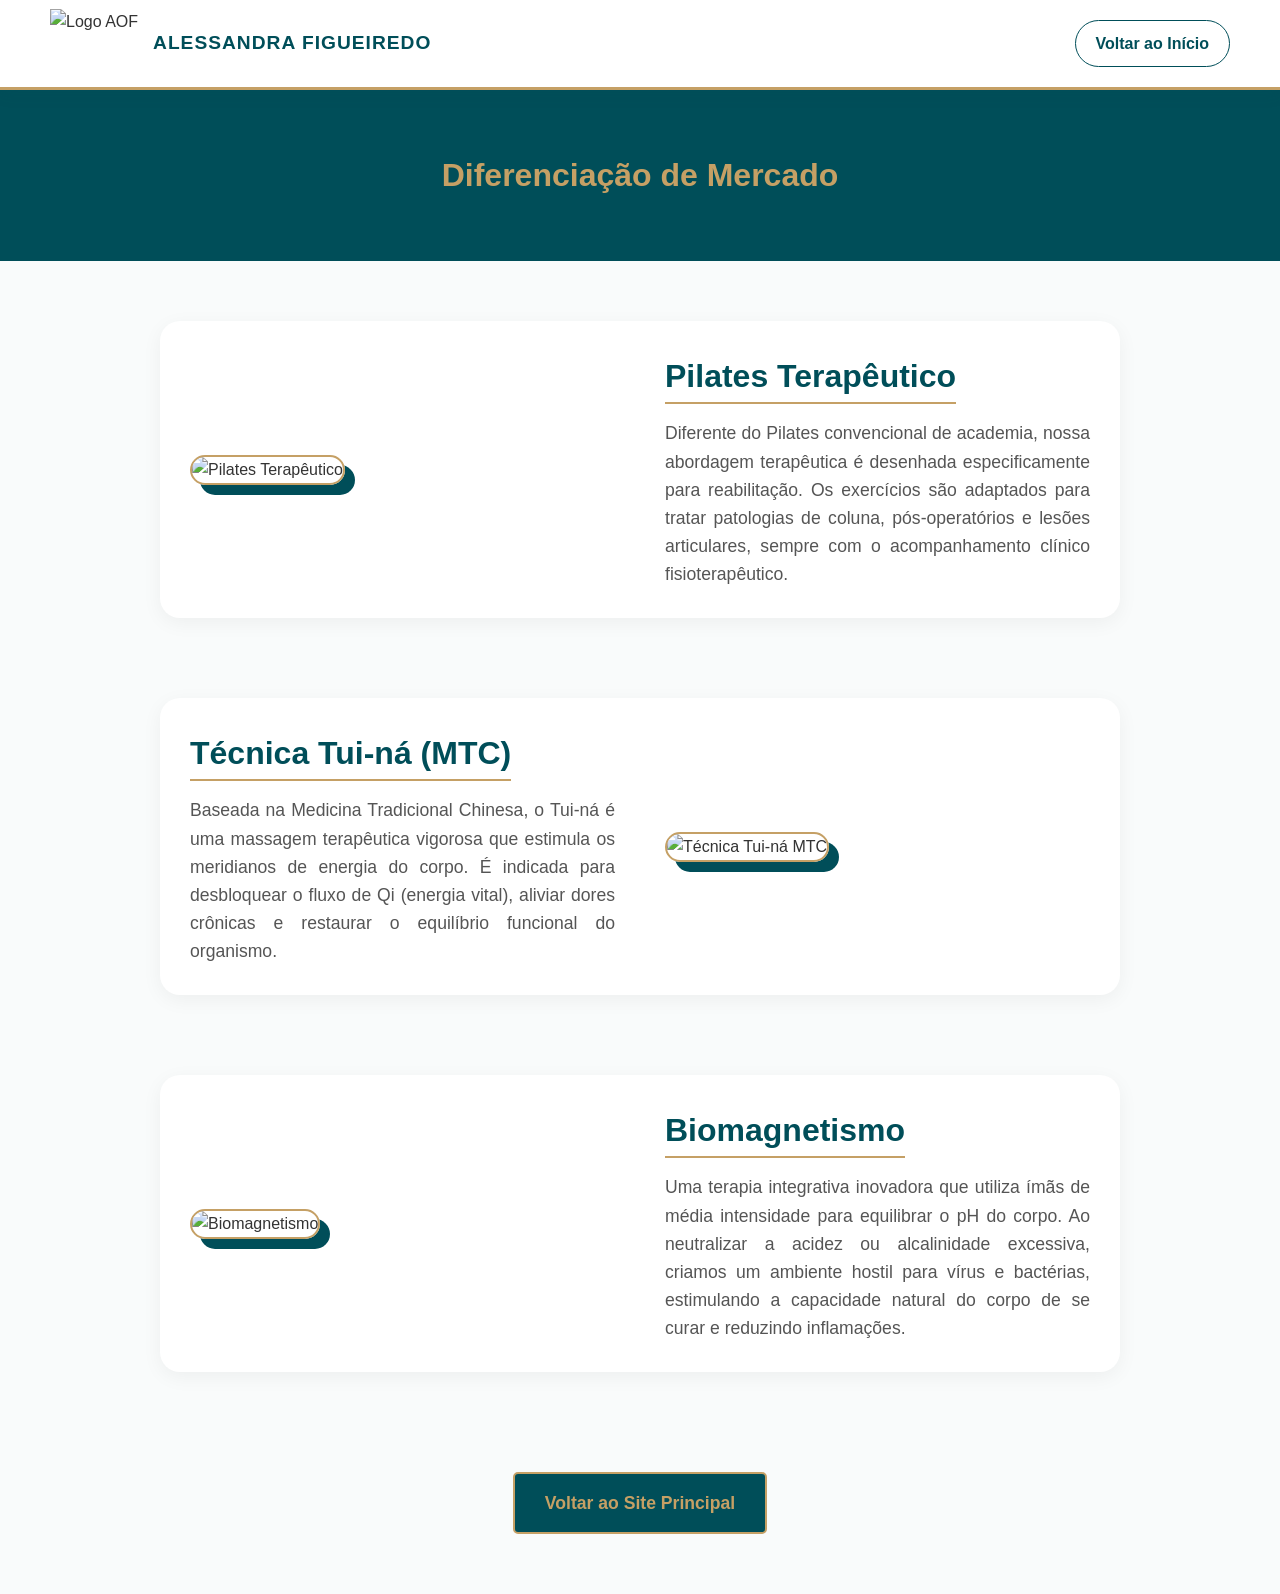
==== diferenciacao.html @ 549be535 "Add files via upload" ====
<!DOCTYPE html>
<html lang="pt-br">
<head>
    <meta charset="UTF-8">
    <meta name="viewport" content="width=device-width, initial-scale=1.0">
    <title>Diferenciais - Alessandra Figueiredo</title>
    <link rel="stylesheet" href="style.css">
</head>
<body class="page-secondary">

    <nav class="navbar">
        <div class="logo-container">
            <img src="imagens/logo.jpeg" alt="Logo AOF" class="logo-img">
            <div class="logo-text">Alessandra Figueiredo</div>
        </div>
        <div class="nav-links">
            <a href="index.html" class="nav-btn">Voltar ao Início</a>
        </div>
    </nav>

    <div class="header-banner purple-banner">
        <h1>Diferenciação de Mercado</h1>
    </div>

    <div class="details-container">

        <div class="feature-row">
            <div class="feature-img">
                <img src="imagens/pilatesterapeutico.jpg" alt="Pilates Terapêutico">
            </div>
            <div class="feature-text">
                <h2>Pilates Terapêutico</h2>
                <p>Diferente do Pilates convencional de academia, nossa abordagem terapêutica é desenhada especificamente para reabilitação. Os exercícios são adaptados para tratar patologias de coluna, pós-operatórios e lesões articulares, sempre com o acompanhamento clínico fisioterapêutico.</p>
            </div>
        </div>

        <div class="feature-row reverse">
            <div class="feature-img">
                <img src="imagens/tuina.jpg" alt="Técnica Tui-ná MTC">
            </div>
            <div class="feature-text">
                <h2>Técnica Tui-ná (MTC)</h2>
                <p>Baseada na Medicina Tradicional Chinesa, o Tui-ná é uma massagem terapêutica vigorosa que estimula os meridianos de energia do corpo. É indicada para desbloquear o fluxo de Qi (energia vital), aliviar dores crônicas e restaurar o equilíbrio funcional do organismo.</p>
            </div>
        </div>

        <div class="feature-row">
            <div class="feature-img">
                <img src="imagens/biomagnetisco.webp" alt="Biomagnetismo">
            </div>
            <div class="feature-text">
                <h2>Biomagnetismo</h2>
                <p>Uma terapia integrativa inovadora que utiliza ímãs de média intensidade para equilibrar o pH do corpo. Ao neutralizar a acidez ou alcalinidade excessiva, criamos um ambiente hostil para vírus e bactérias, estimulando a capacidade natural do corpo de se curar e reduzindo inflamações.</p>
            </div>
        </div>

        <div style="text-align: center; margin-top: 50px;">
            <a href="index.html" class="btn-big">Voltar ao Site Principal</a>
        </div>

    </div>

    <script src="script.js"></script>
</body>
</html>
---- style.css ----
* {
    margin: 0;
    padding: 0;
    box-sizing: border-box;
    font-family: 'Segoe UI', Tahoma, Geneva, Verdana, sans-serif;
}

:root {
    --primary-color: #004E59; 
    --secondary-color: #C5A065; 
    --accent-color: #E0F2F1; 
    --text-dark: #333333; 
    --white: #ffffff;
    --bg-light: #F9FBFB;
    --whatsapp-green: #25D366;
}

body {
    padding-top: 90px;
    color: var(--text-dark);
    line-height: 1.6;
    background-color: var(--bg-light);
}

.container {
    max-width: 1200px;
    margin: 0 auto;
    padding: 0 20px;
}

.navbar {
    position: fixed;
    top: 0;
    left: 0;
    width: 100%;
    height: 90px;
    background-color: var(--white);
    display: flex;
    justify-content: space-between;
    align-items: center;
    padding: 0 50px;
    box-shadow: 0 4px 15px rgba(0,78,89, 0.1);
    z-index: 1000;
    border-bottom: 3px solid var(--secondary-color);
}

.logo-container {
    display: flex;
    align-items: center;
    gap: 15px;
    height: 100%;
}

.logo-img {
    height: 80%;
    width: auto;
    object-fit: contain;
}

.navbar .logo-text {
    font-size: 1.2rem;
    font-weight: bold;
    text-transform: uppercase;
    color: var(--primary-color);
    letter-spacing: 1px;
}

.nav-links {
    display: flex;
    gap: 20px;
}

.nav-btn {
    text-decoration: none;
    color: var(--primary-color);
    font-weight: 600;
    padding: 10px 20px;
    border: 1px solid var(--primary-color);
    border-radius: 30px;
    transition: 0.3s;
}

.nav-btn:hover {
    background-color: var(--primary-color);
    color: var(--secondary-color);
    border-color: var(--primary-color);
}

.hero {
    display: flex;
    align-items: center;
    justify-content: space-between;
    padding: 80px 20px;
    background: linear-gradient(135deg, #fff 60%, var(--accent-color) 100%);
}

.hero-content {
    flex: 1;
    padding-right: 40px;
}

.hero-content h1 {
    font-size: 2.2rem;
    margin-bottom: 20px;
    color: var(--primary-color);
}

.hero-content p {
    font-size: 1.1rem;
    margin-bottom: 20px;
    text-align: justify;
    color: #555;
}

.hero-image {
    flex: 1;
    display: flex;
    justify-content: center;
}

.hero-image img {
    max-width: 100%;
    max-height: 500px;
    border-radius: 20px;
    box-shadow: 15px 15px 0px var(--secondary-color);
}

.btn-whatsapp {
    display: inline-block;
    background-color: var(--whatsapp-green);
    color: white;
    padding: 15px 30px;
    text-decoration: none;
    font-weight: bold;
    border-radius: 50px;
    font-size: 1rem;
    box-shadow: 0 4px 6px rgba(0,0,0,0.1);
    transition: transform 0.2s;
}

.btn-whatsapp:hover {
    transform: scale(1.05);
}

.btn-big {
    display: inline-block;
    background-color: var(--primary-color);
    color: var(--secondary-color);
    padding: 15px 30px;
    text-decoration: none;
    font-size: 1.1rem;
    border-radius: 5px;
    transition: 0.3s;
    font-weight: bold;
    border: 2px solid var(--secondary-color);
    margin-top: 20px;
}

.btn-big:hover {
    background-color: var(--secondary-color);
    color: var(--primary-color);
}

.section-block {
    padding: 80px 0;
}

.bg-light {
    background-color: var(--white);
}

.section-title {
    text-align: center;
    font-size: 2rem;
    margin-bottom: 50px;
    color: var(--primary-color);
    text-transform: uppercase;
    letter-spacing: 2px;
    border-bottom: 2px solid var(--secondary-color);
    display: inline-block;
    padding-bottom: 10px;
}

.section-block .container {
    text-align: center;
}
.section-block .container .grid-gallery {
    text-align: left;
}

.grid-gallery {
    display: flex;
    justify-content: center;
    flex-wrap: wrap;
    gap: 30px;
}

.card {
    position: relative;
    border-radius: 10px;
    cursor: pointer;
    background: var(--white);
    box-shadow: 0 10px 25px rgba(0,78,89, 0.1);
    transition: transform 0.3s ease;
    overflow: hidden;
    text-decoration: none;
    color: var(--text-dark);
    text-align: center;
    padding-bottom: 15px;
    border: 1px solid #eee;
}

.card img {
    display: block;
    width: 250px;
    height: 250px;
    object-fit: cover;
    transition: transform 0.5s ease;
}

.card-icon {
    font-size: 2rem;
    margin-top: -25px;
    background: var(--primary-color);
    color: var(--secondary-color);
    width: 50px;
    height: 50px;
    line-height: 50px;
    border-radius: 50%;
    margin-left: auto;
    margin-right: auto;
    position: relative;
    box-shadow: 0 4px 10px rgba(0,0,0,0.2);
    border: 2px solid var(--white);
}

.card h3 {
    margin-top: 15px;
    font-size: 1.1rem;
    color: var(--primary-color);
    font-weight: bold;
}

.card:hover {
    transform: translateY(-10px);
}

.card:hover img {
    transform: scale(1.1);
}

.footer {
    background-color: var(--primary-color);
    color: var(--white);
    padding: 60px 0;
    border-top: 5px solid var(--secondary-color);
}

.contact-info a {
    color: var(--white); 
    text-decoration: none; 
    transition: 0.3s;
    border-bottom: 1px dotted rgba(255,255,255,0.3); 
}

.contact-info a:hover {
    color: var(--secondary-color); 
    border-bottom: 1px solid var(--secondary-color);
}

.footer-grid {
    display: flex;
    align-items: center;
    justify-content: space-between;
    gap: 40px;
}

.contact-info h3 {
    margin-bottom: 20px;
    font-size: 2rem;
    color: var(--secondary-color);
}

.btn-map {
    display: inline-block;
    margin-top: 15px;
    background: transparent;
    color: var(--secondary-color);
    padding: 10px 20px;
    text-decoration: none;
    font-weight: bold;
    border: 2px solid var(--secondary-color);
    border-radius: 5px;
    transition: 0.3s;
}

.btn-map:hover {
    background: var(--secondary-color);
    color: var(--primary-color) !important; 
    text-decoration: none;
}

.contact-image img {
    max-width: 300px;
    border-radius: 15px;
    border: 4px solid var(--secondary-color);
}

.header-banner {
    width: 100%;
    padding: 60px 20px;
    text-align: center;
    color: white;
}

.orange-banner {
    background-color: var(--secondary-color);
    color: var(--primary-color);
}

.purple-banner {
    background-color: var(--primary-color);
    color: var(--secondary-color);
}

.details-container {
    max-width: 1000px;
    margin: 0 auto;
    padding: 60px 20px;
}

.feature-row {
    display: flex;
    align-items: center;
    gap: 50px;
    margin-bottom: 80px;
    background: var(--white);
    padding: 30px;
    border-radius: 20px;
    box-shadow: 0 5px 20px rgba(0,0,0,0.05);
}

.feature-row.reverse {
    flex-direction: row-reverse;
}

.feature-img {
    flex: 1;
}

.feature-img img {
    width: 100%;
    height: 300px; 
    object-fit: cover;
    border-radius: 15px;
    border: 2px solid var(--secondary-color);
    box-shadow: 10px 10px 0px var(--primary-color);
}

.feature-text {
    flex: 1;
    text-align: left;
}

.feature-text h2 {
    color: var(--primary-color);
    font-size: 2rem;
    margin-bottom: 15px;
    border-bottom: 2px solid var(--secondary-color);
    display: inline-block;
}

.feature-text p {
    font-size: 1.1rem;
    color: #555;
    text-align: justify;
}

@media (max-width: 768px) {
    .navbar {
        flex-direction: column;
        height: auto;
        padding: 15px;
        gap: 15px;
    }
    .logo-container { height: auto; margin-bottom: 10px; }
    .logo-img { height: 60px; }
    body { padding-top: 160px; }

    .hero { flex-direction: column; text-align: center; }
    .hero-content { padding-right: 0; margin-bottom: 30px; }
    .footer-grid { flex-direction: column; text-align: center; }

    .feature-row, .feature-row.reverse {
        flex-direction: column;
        text-align: center;
        padding: 20px;
        gap: 20px;
    }
    .feature-text { text-align: center; }
    .feature-text p { text-align: center; }
}
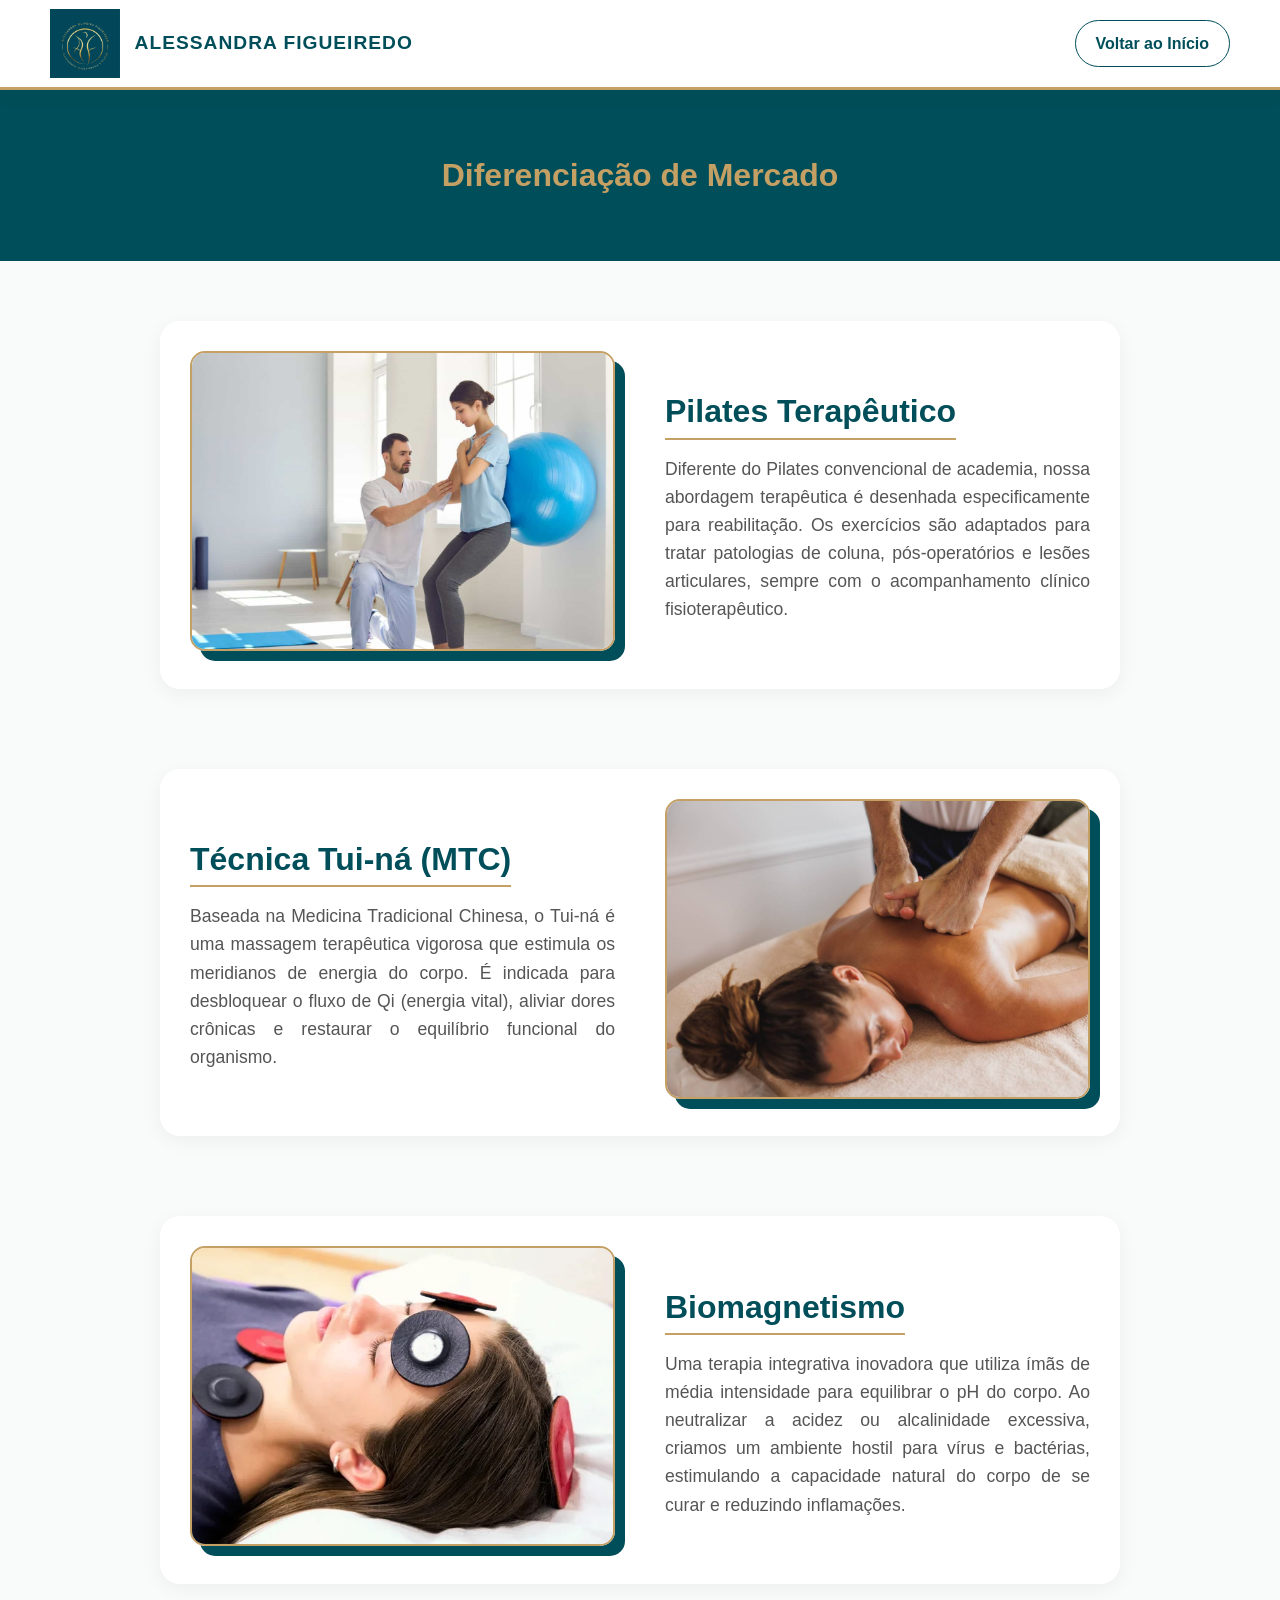
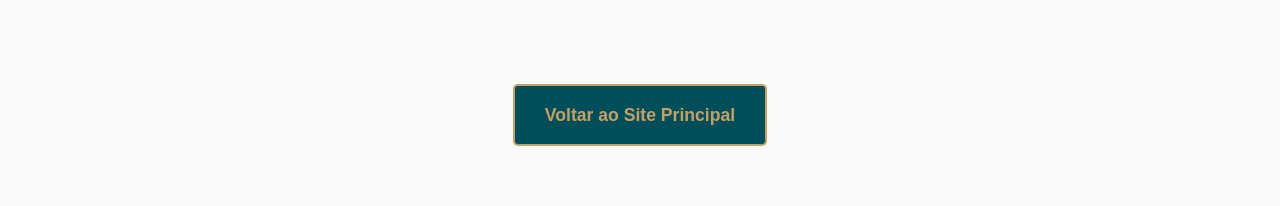
==== commit d1183325: "Add files via upload" ====
--- a/diferenciacao.html
+++ b/diferenciacao.html
@@ -10,7 +10,7 @@
 
     <nav class="navbar">
         <div class="logo-container">
-            <img src="imagens/logo.jpeg" alt="Logo AOF" class="logo-img">
+            <img src="./logo.jpeg" alt="Logo AOF" class="logo-img">
             <div class="logo-text">Alessandra Figueiredo</div>
         </div>
         <div class="nav-links">
@@ -26,7 +26,7 @@
 
         <div class="feature-row">
             <div class="feature-img">
-                <img src="imagens/pilatesterapeutico.jpg" alt="Pilates Terapêutico">
+                <img src="./pilatesterapeutico.jpg" alt="Pilates Terapêutico">
             </div>
             <div class="feature-text">
                 <h2>Pilates Terapêutico</h2>
@@ -36,7 +36,7 @@
 
         <div class="feature-row reverse">
             <div class="feature-img">
-                <img src="imagens/tuina.jpg" alt="Técnica Tui-ná MTC">
+                <img src="./tuina.jpg" alt="Técnica Tui-ná MTC">
             </div>
             <div class="feature-text">
                 <h2>Técnica Tui-ná (MTC)</h2>
@@ -46,7 +46,7 @@
 
         <div class="feature-row">
             <div class="feature-img">
-                <img src="imagens/biomagnetisco.webp" alt="Biomagnetismo">
+                <img src="./biomagnetisco.webp" alt="Biomagnetismo">
             </div>
             <div class="feature-text">
                 <h2>Biomagnetismo</h2>
